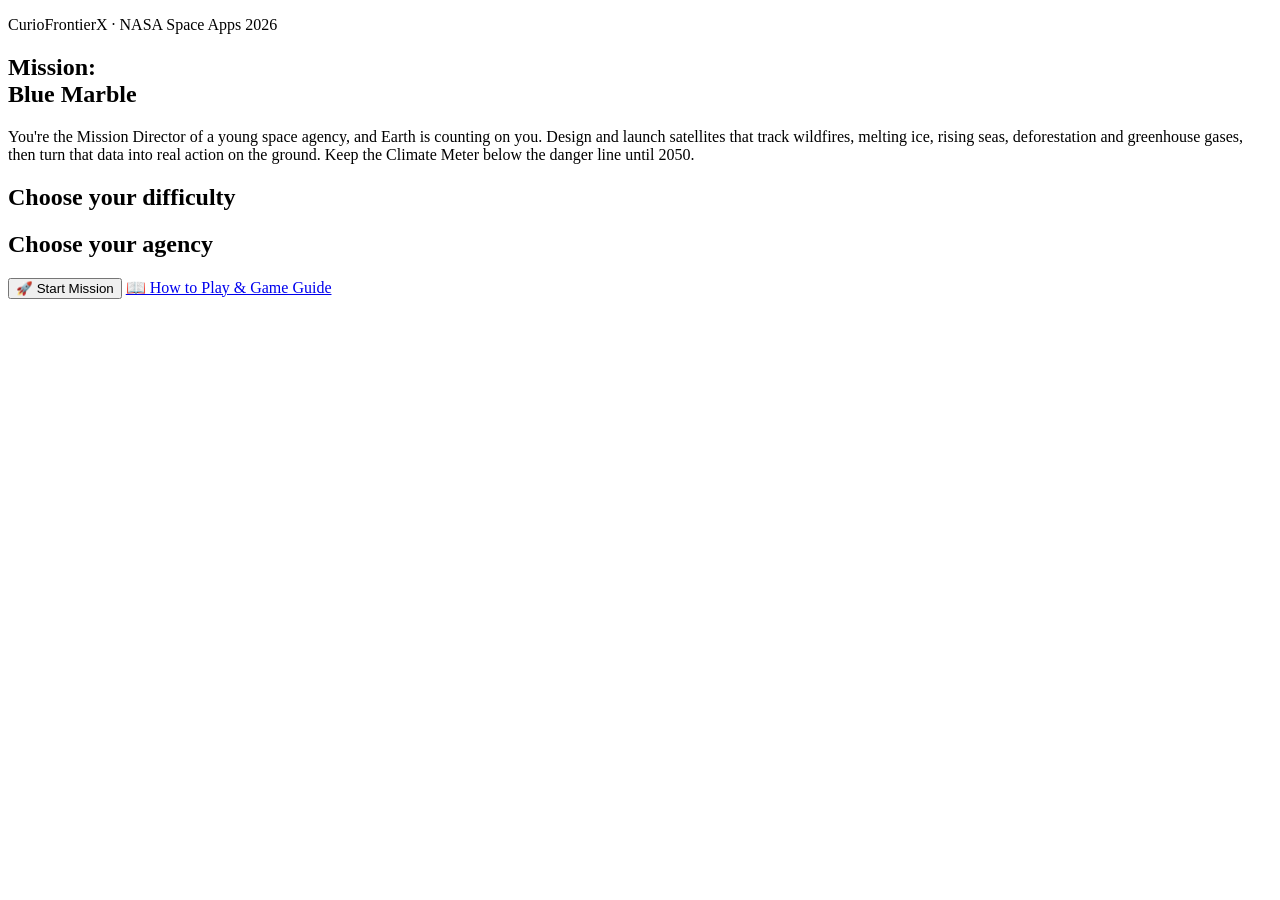
==== index.html @ 313bc578 "Send Start Mission button to design.html Co-Authored-By: Claude Opus 5.5 <noreply@anthropic.com>" ====
<!DOCTYPE html>
<html lang="en">
<head>
  <meta charset="UTF-8">
  <meta name="viewport" content="width=device-width, initial-scale=1">
  <title>Mission: Blue Marble</title>
  <link rel="stylesheet" href="css/style.css">
</head>
<body>
  <main class="page">
    <section class="hero">
      <p class="label">CurioFrontierX · NASA Space Apps 2026</p>
      <h1>Mission:<br>Blue Marble</h1>
      <p class="lead">
        You're the Mission Director of a young space agency, and Earth is counting on you.
        Design and launch satellites that track wildfires, melting ice, rising seas,
        deforestation and greenhouse gases, then turn that data into real action on the ground.
        Keep the Climate Meter below the danger line until 2050.
      </p>
    </section>

    <form id="start" action="design.html" method="get">
      <h2>Choose your difficulty</h2>
      <div class="choice-grid" id="difficulties"></div>

      <h2>Choose your agency</h2>
      <div class="choice-grid" id="agencies"></div>

      <div class="start-actions">
        <button class="btn big" type="submit">🚀 Start Mission</button>
        <a class="btn ghost" href="guide.html">📖 How to Play &amp; Game Guide</a>
      </div>
    </form>
  </main>

  <script src="js/data.js"></script>
  <script>
    const card = (group, key, item, checked) => `
      <label class="choice">
        <input type="radio" name="${group}" value="${key}" ${checked ? 'checked' : ''}>
        <div class="card"><h3>${item.name}</h3><p class="muted small">${item.desc}</p></div>
      </label>`;
    document.getElementById('difficulties').innerHTML =
      Object.entries(DIFFICULTIES).map(([k, d]) => card('difficulty', k, d, k === 'director')).join('');
    document.getElementById('agencies').innerHTML =
      Object.entries(AGENCIES).map(([k, a]) => card('agency', k, a, k === 'alliance')).join('');
  </script>
</body>
</html>
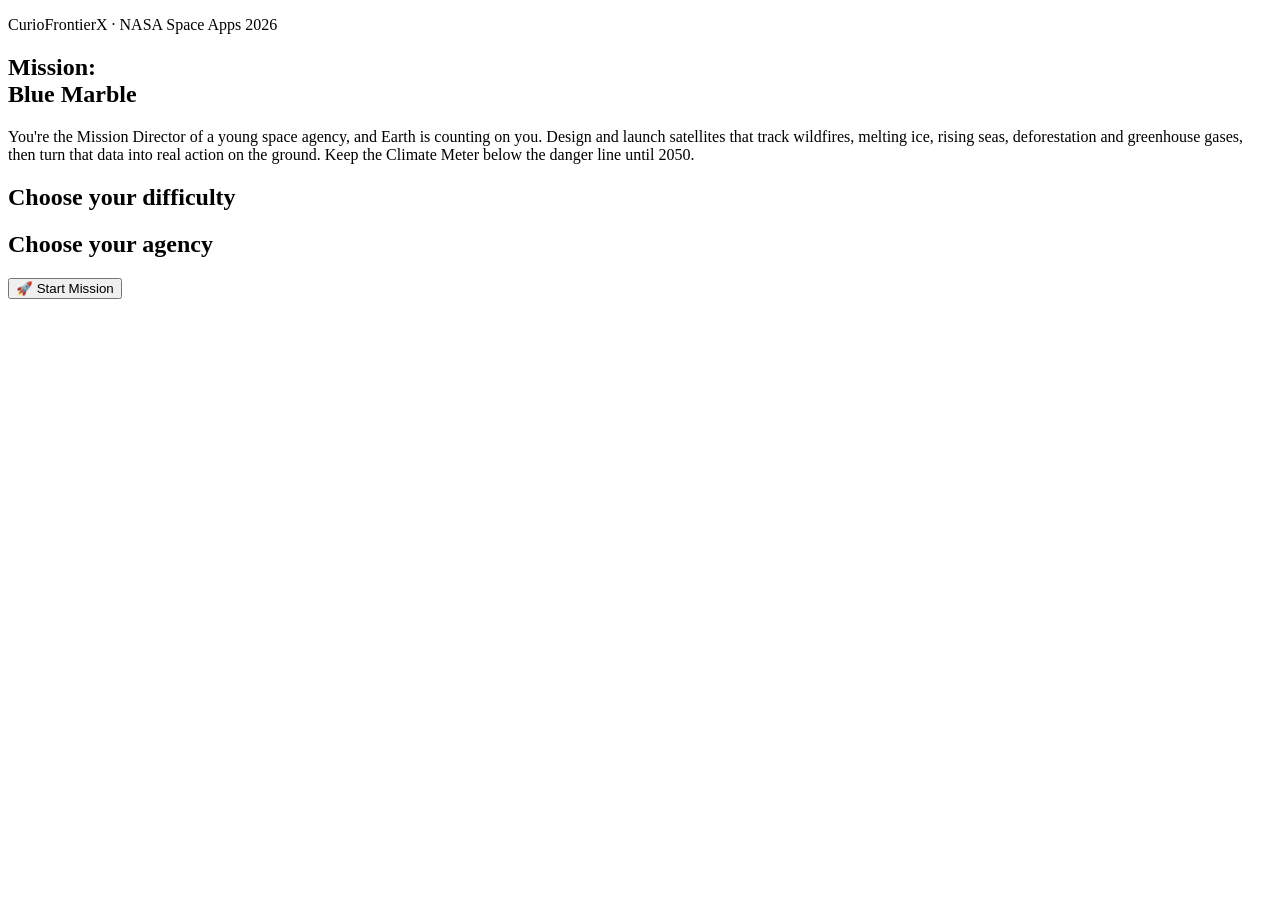
==== commit 30927238: "Start button goes to design.html; remove game guide link Co-Authored-By: Claude Opus 5.5 <noreply@an" ====
--- a/index.html
+++ b/index.html
@@ -28,7 +28,6 @@
 
       <div class="start-actions">
         <button class="btn big" type="submit">🚀 Start Mission</button>
-        <a class="btn ghost" href="guide.html">📖 How to Play &amp; Game Guide</a>
       </div>
     </form>
   </main>
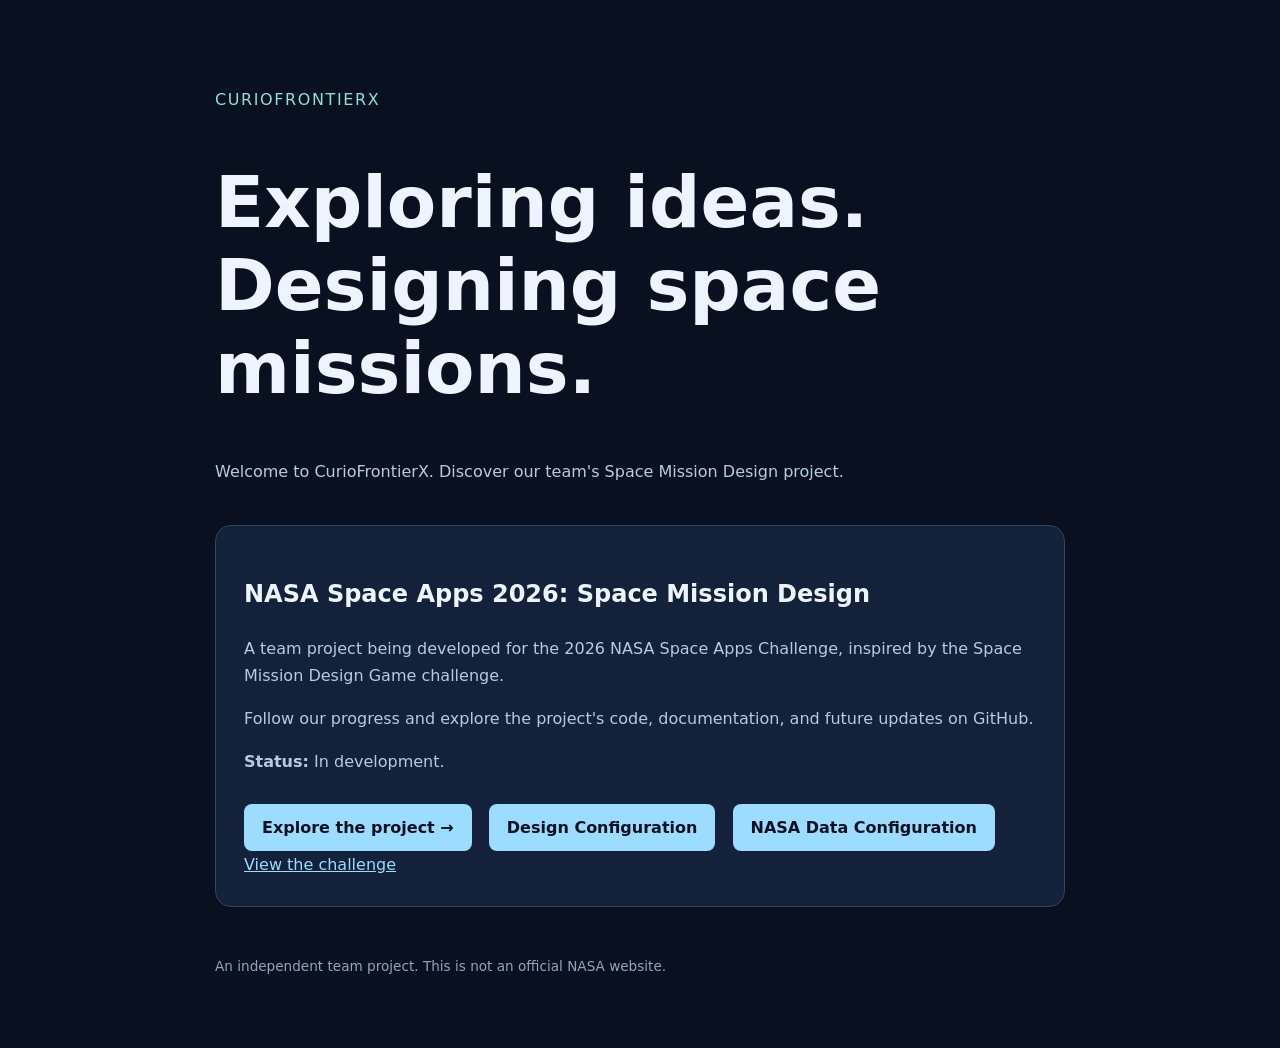
==== commit d8df5f75: "Add Design Configuration and NASA Data Configuration pages" ====
--- a/index.html
+++ b/index.html
@@ -3,46 +3,91 @@
 <head>
   <meta charset="UTF-8">
   <meta name="viewport" content="width=device-width, initial-scale=1">
-  <title>Mission: Blue Marble</title>
-  <link rel="stylesheet" href="css/style.css">
+  <title>CurioFrontierX | Space Mission Design</title>
+  <style>
+    body {
+      margin: 0;
+      background: #091121;
+      color: #edf4ff;
+      font-family: system-ui, sans-serif;
+      line-height: 1.7;
+    }
+    main {
+      max-width: 850px;
+      margin: auto;
+      padding: 70px 24px;
+    }
+    h1 {
+      font-size: clamp(2.5rem, 7vw, 4.5rem);
+      line-height: 1.15;
+    }
+    p { color: #bac9df; }
+    .label {
+      color: #8de0d2;
+      letter-spacing: .1em;
+      text-transform: uppercase;
+    }
+    .project {
+      margin-top: 40px;
+      padding: 28px;
+      background: #13213a;
+      border: 1px solid #304461;
+      border-radius: 16px;
+    }
+    a { color: #9cdcff; }
+    .button {
+      display: inline-block;
+      margin: 12px 12px 0 0;
+      padding: 10px 18px;
+      background: #9cdcff;
+      color: #091121;
+      border-radius: 8px;
+      text-decoration: none;
+      font-weight: bold;
+    }
+    footer {
+      margin-top: 48px;
+      color: #92a4bd;
+      font-size: .85rem;
+    }
+  </style>
 </head>
 <body>
-  <main class="page">
-    <section class="hero">
-      <p class="label">CurioFrontierX · NASA Space Apps 2026</p>
-      <h1>Mission:<br>Blue Marble</h1>
-      <p class="lead">
-        You're the Mission Director of a young space agency, and Earth is counting on you.
-        Design and launch satellites that track wildfires, melting ice, rising seas,
-        deforestation and greenhouse gases, then turn that data into real action on the ground.
-        Keep the Climate Meter below the danger line until 2050.
+  <main>
+    <p class="label">CurioFrontierX</p>
+    <h1>Exploring ideas.<br>Designing space missions.</h1>
+    <p>
+      Welcome to CurioFrontierX. Discover our team's
+      Space Mission Design project.
+    </p>
+
+    <section class="project">
+      <h2>NASA Space Apps 2026: Space Mission Design</h2>
+      <p>
+        A team project being developed for the 2026 NASA
+        Space Apps Challenge, inspired by the
+        Space Mission Design Game challenge.
       </p>
+      <p>
+        Follow our progress and explore the project's
+        code, documentation, and future updates on GitHub.
+      </p>
+      <p><strong>Status:</strong> In development.</p>
+
+      <a class="button"
+         href="https://github.com/curiofrontierx/NasaApp_2026_SpaceMissionDesign">
+        Explore the project →
+      </a>
+      <a class="button" href="design.html">Design Configuration</a>
+      <a class="button" href="nasa-data.html">NASA Data Configuration</a>
+      <a href="https://www.spaceappschallenge.org/2026/challenges/space-mission-design-game/">
+        View the challenge
+      </a>
     </section>
 
-    <form id="start" action="design.html" method="get">
-      <h2>Choose your difficulty</h2>
-      <div class="choice-grid" id="difficulties"></div>
-
-      <h2>Choose your agency</h2>
-      <div class="choice-grid" id="agencies"></div>
-
-      <div class="start-actions">
-        <button class="btn big" type="submit">🚀 Start Mission</button>
-      </div>
-    </form>
+    <footer>
+      An independent team project. This is not an official NASA website.
+    </footer>
   </main>
-
-  <script src="js/data.js"></script>
-  <script>
-    const card = (group, key, item, checked) => `
-      <label class="choice">
-        <input type="radio" name="${group}" value="${key}" ${checked ? 'checked' : ''}>
-        <div class="card"><h3>${item.name}</h3><p class="muted small">${item.desc}</p></div>
-      </label>`;
-    document.getElementById('difficulties').innerHTML =
-      Object.entries(DIFFICULTIES).map(([k, d]) => card('difficulty', k, d, k === 'director')).join('');
-    document.getElementById('agencies').innerHTML =
-      Object.entries(AGENCIES).map(([k, a]) => card('agency', k, a, k === 'alliance')).join('');
-  </script>
 </body>
 </html>
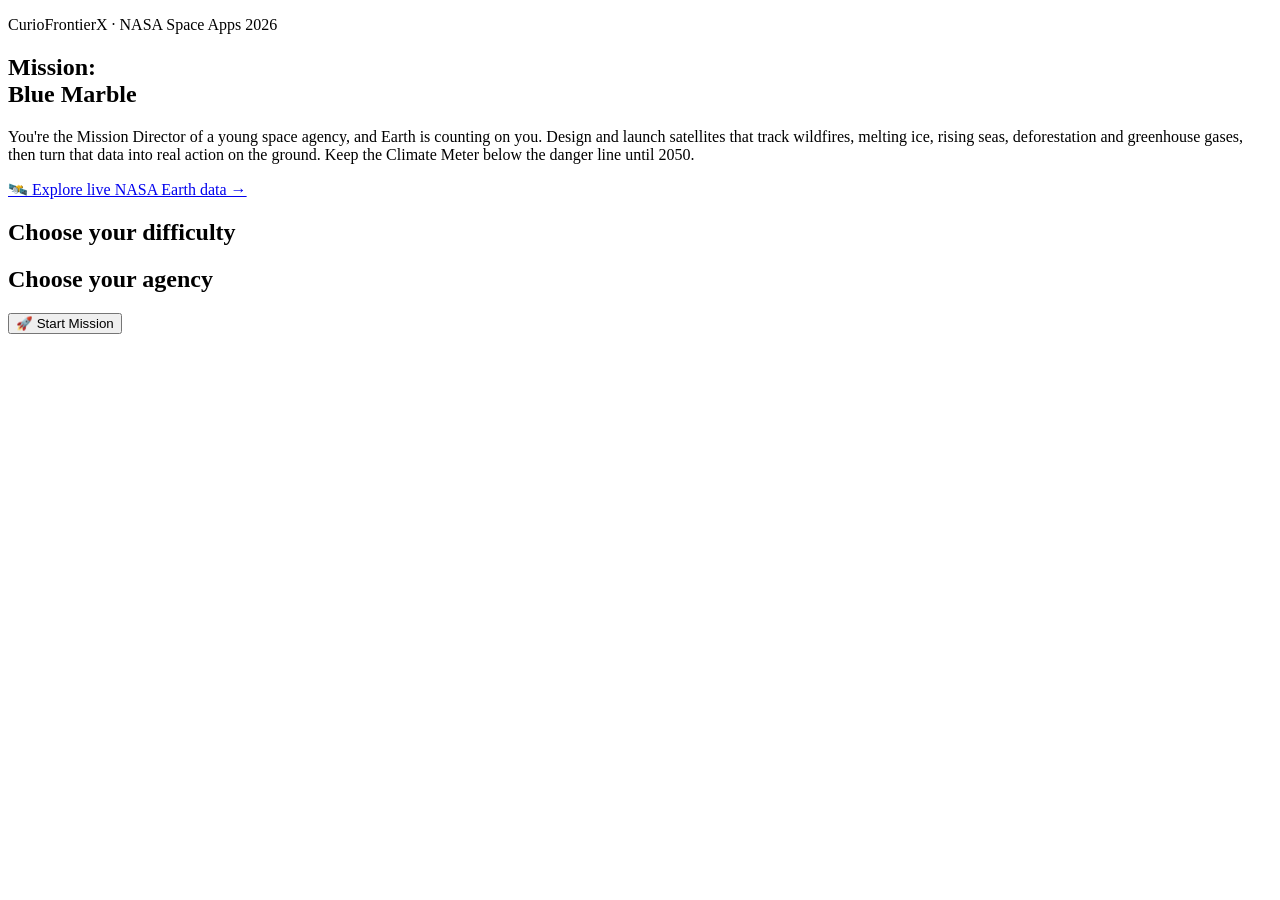
==== commit 64a4d510: "Merge remote-tracking branch 'origin/main' into andy # Conflicts: #	index.html" ====
--- a/index.html
+++ b/index.html
@@ -3,91 +3,47 @@
 <head>
   <meta charset="UTF-8">
   <meta name="viewport" content="width=device-width, initial-scale=1">
-  <title>CurioFrontierX | Space Mission Design</title>
-  <style>
-    body {
-      margin: 0;
-      background: #091121;
-      color: #edf4ff;
-      font-family: system-ui, sans-serif;
-      line-height: 1.7;
-    }
-    main {
-      max-width: 850px;
-      margin: auto;
-      padding: 70px 24px;
-    }
-    h1 {
-      font-size: clamp(2.5rem, 7vw, 4.5rem);
-      line-height: 1.15;
-    }
-    p { color: #bac9df; }
-    .label {
-      color: #8de0d2;
-      letter-spacing: .1em;
-      text-transform: uppercase;
-    }
-    .project {
-      margin-top: 40px;
-      padding: 28px;
-      background: #13213a;
-      border: 1px solid #304461;
-      border-radius: 16px;
-    }
-    a { color: #9cdcff; }
-    .button {
-      display: inline-block;
-      margin: 12px 12px 0 0;
-      padding: 10px 18px;
-      background: #9cdcff;
-      color: #091121;
-      border-radius: 8px;
-      text-decoration: none;
-      font-weight: bold;
-    }
-    footer {
-      margin-top: 48px;
-      color: #92a4bd;
-      font-size: .85rem;
-    }
-  </style>
+  <title>Mission: Blue Marble</title>
+  <link rel="stylesheet" href="css/style.css">
 </head>
 <body>
-  <main>
-    <p class="label">CurioFrontierX</p>
-    <h1>Exploring ideas.<br>Designing space missions.</h1>
-    <p>
-      Welcome to CurioFrontierX. Discover our team's
-      Space Mission Design project.
-    </p>
-
-    <section class="project">
-      <h2>NASA Space Apps 2026: Space Mission Design</h2>
-      <p>
-        A team project being developed for the 2026 NASA
-        Space Apps Challenge, inspired by the
-        Space Mission Design Game challenge.
+  <main class="page">
+    <section class="hero">
+      <p class="label">CurioFrontierX · NASA Space Apps 2026</p>
+      <h1>Mission:<br>Blue Marble</h1>
+      <p class="lead">
+        You're the Mission Director of a young space agency, and Earth is counting on you.
+        Design and launch satellites that track wildfires, melting ice, rising seas,
+        deforestation and greenhouse gases, then turn that data into real action on the ground.
+        Keep the Climate Meter below the danger line until 2050.
       </p>
-      <p>
-        Follow our progress and explore the project's
-        code, documentation, and future updates on GitHub.
-      </p>
-      <p><strong>Status:</strong> In development.</p>
-
-      <a class="button"
-         href="https://github.com/curiofrontierx/NasaApp_2026_SpaceMissionDesign">
-        Explore the project →
-      </a>
-      <a class="button" href="design.html">Design Configuration</a>
-      <a class="button" href="nasa-data.html">NASA Data Configuration</a>
-      <a href="https://www.spaceappschallenge.org/2026/challenges/space-mission-design-game/">
-        View the challenge
-      </a>
+      <p><a href="nasa-data.html">🛰️ Explore live NASA Earth data →</a></p>
     </section>
 
-    <footer>
-      An independent team project. This is not an official NASA website.
-    </footer>
+    <form id="start" action="design.html" method="get">
+      <h2>Choose your difficulty</h2>
+      <div class="choice-grid" id="difficulties"></div>
+
+      <h2>Choose your agency</h2>
+      <div class="choice-grid" id="agencies"></div>
+
+      <div class="start-actions">
+        <button class="btn big" type="submit">🚀 Start Mission</button>
+      </div>
+    </form>
   </main>
+
+  <script src="js/data.js"></script>
+  <script>
+    const card = (group, key, item, checked) => `
+      <label class="choice">
+        <input type="radio" name="${group}" value="${key}" ${checked ? 'checked' : ''}>
+        <div class="card"><h3>${item.name}</h3><p class="muted small">${item.desc}</p></div>
+      </label>`;
+    document.getElementById('difficulties').innerHTML =
+      Object.entries(DIFFICULTIES).map(([k, d]) => card('difficulty', k, d, k === 'director')).join('');
+    document.getElementById('agencies').innerHTML =
+      Object.entries(AGENCIES).map(([k, a]) => card('agency', k, a, k === 'alliance')).join('');
+  </script>
 </body>
 </html>
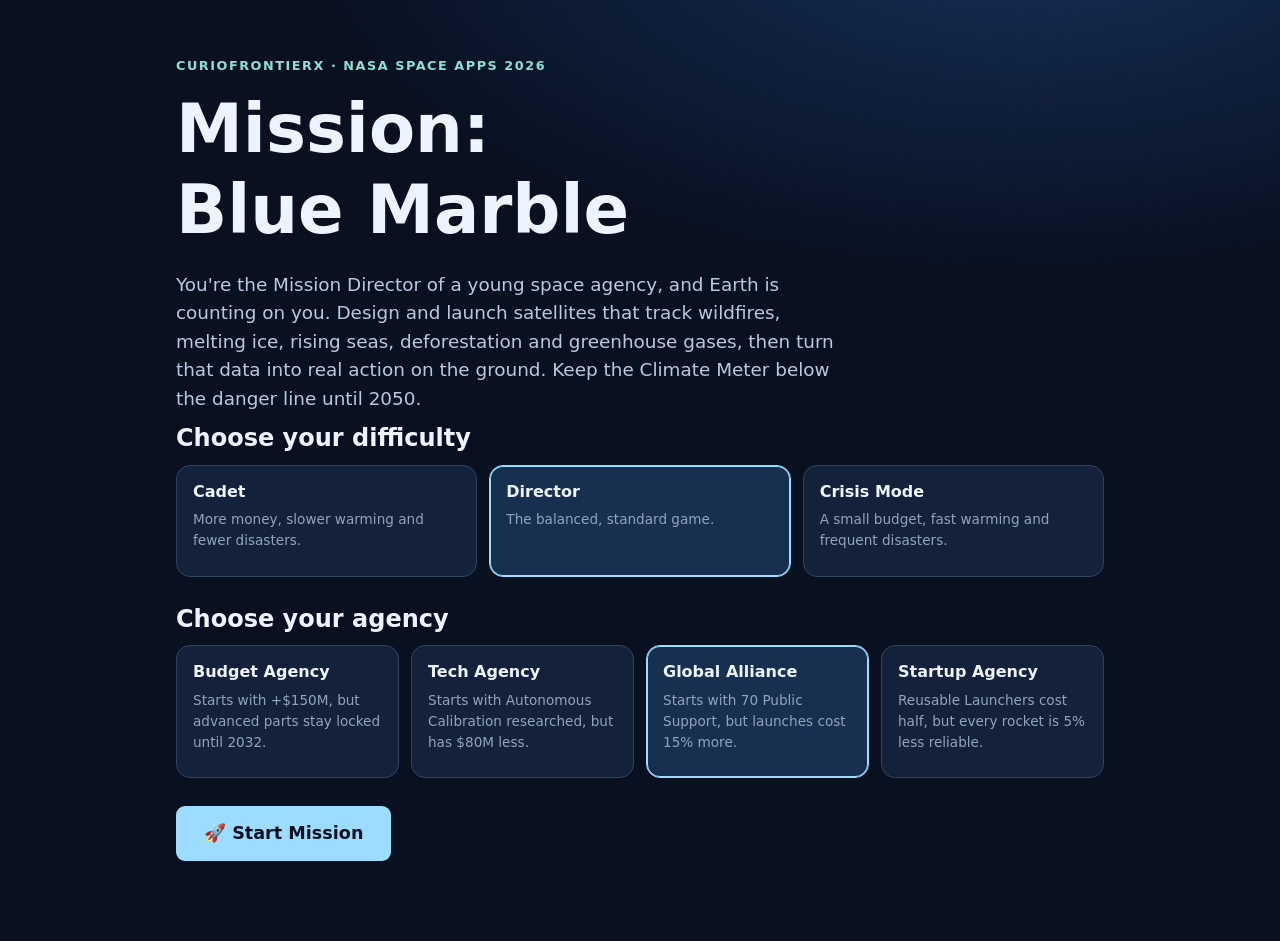
==== commit e23d7e9e: "Make start page self-contained (inline styles and data) Co-Authored-By: Claude Opus 5.5 <noreply@ant" ====
--- a/index.html
+++ b/index.html
@@ -4,7 +4,55 @@
   <meta charset="UTF-8">
   <meta name="viewport" content="width=device-width, initial-scale=1">
   <title>Mission: Blue Marble</title>
-  <link rel="stylesheet" href="css/style.css">
+  <style>
+    :root {
+      --bg: #091121;
+      --panel: #13213a;
+      --panel-active: #18304f;
+      --line: #304461;
+      --text: #edf4ff;
+      --muted: #92a4bd;
+      --accent: #9cdcff;
+      --teal: #8de0d2;
+    }
+    * { box-sizing: border-box; }
+    html, body { margin: 0; }
+    body {
+      background: radial-gradient(1200px 600px at 80% -10%, #16305a 0%, transparent 60%), var(--bg);
+      background-attachment: fixed;
+      color: var(--text);
+      font-family: system-ui, -apple-system, "Segoe UI", sans-serif;
+      line-height: 1.55;
+      min-height: 100vh;
+    }
+    h1, h2, h3 { line-height: 1.2; margin: 0 0 .5em; }
+    h3 { font-size: 1rem; }
+    p { margin: 0 0 .6em; }
+
+    .page { max-width: 960px; margin: 0 auto; padding: 56px 16px 80px; }
+    .label { color: var(--teal); letter-spacing: .12em; text-transform: uppercase; font-size: .8rem; font-weight: 600; }
+    .hero h1 { font-size: clamp(2.4rem, 7vw, 4.2rem); margin: .2em 0 .3em; }
+    .lead { font-size: 1.15rem; color: #bac9df; max-width: 680px; }
+
+    .choice-grid { display: grid; grid-template-columns: repeat(auto-fit, minmax(200px, 1fr)); gap: 12px; margin: 12px 0 28px; }
+    .choice { position: relative; cursor: pointer; }
+    .choice input { position: absolute; opacity: 0; }
+    .card {
+      height: 100%; padding: 16px; border-radius: 14px;
+      background: var(--panel); border: 1px solid var(--line);
+      transition: border-color .15s, background .15s;
+    }
+    .card p { color: var(--muted); font-size: .85rem; }
+    .choice input:checked + .card { border-color: var(--accent); background: var(--panel-active); box-shadow: 0 0 0 1px var(--accent) inset; }
+    .choice input:focus-visible + .card { outline: 2px solid var(--accent); outline-offset: 2px; }
+
+    .btn {
+      cursor: pointer; border: 0; border-radius: 9px;
+      padding: 14px 28px; background: var(--accent); color: var(--bg);
+      font: inherit; font-size: 1.1rem; font-weight: 700;
+    }
+    .btn:hover { filter: brightness(1.1); }
+  </style>
 </head>
 <body>
   <main class="page">
@@ -17,7 +65,6 @@
         deforestation and greenhouse gases, then turn that data into real action on the ground.
         Keep the Climate Meter below the danger line until 2050.
       </p>
-      <p><a href="nasa-data.html">🛰️ Explore live NASA Earth data →</a></p>
     </section>
 
     <form id="start" action="design.html" method="get">
@@ -27,19 +74,29 @@
       <h2>Choose your agency</h2>
       <div class="choice-grid" id="agencies"></div>
 
-      <div class="start-actions">
-        <button class="btn big" type="submit">🚀 Start Mission</button>
-      </div>
+      <button class="btn" type="submit">🚀 Start Mission</button>
     </form>
   </main>
 
-  <script src="js/data.js"></script>
   <script>
+    const DIFFICULTIES = {
+      cadet:    { name: 'Cadet',       desc: 'More money, slower warming and fewer disasters.' },
+      director: { name: 'Director',    desc: 'The balanced, standard game.' },
+      crisis:   { name: 'Crisis Mode', desc: 'A small budget, fast warming and frequent disasters.' },
+    };
+    const AGENCIES = {
+      budget:   { name: 'Budget Agency',   desc: 'Starts with +$150M, but advanced parts stay locked until 2032.' },
+      tech:     { name: 'Tech Agency',     desc: 'Starts with Autonomous Calibration researched, but has $80M less.' },
+      alliance: { name: 'Global Alliance', desc: 'Starts with 70 Public Support, but launches cost 15% more.' },
+      startup:  { name: 'Startup Agency',  desc: 'Reusable Launchers cost half, but every rocket is 5% less reliable.' },
+    };
+
     const card = (group, key, item, checked) => `
       <label class="choice">
         <input type="radio" name="${group}" value="${key}" ${checked ? 'checked' : ''}>
-        <div class="card"><h3>${item.name}</h3><p class="muted small">${item.desc}</p></div>
+        <div class="card"><h3>${item.name}</h3><p>${item.desc}</p></div>
       </label>`;
+
     document.getElementById('difficulties').innerHTML =
       Object.entries(DIFFICULTIES).map(([k, d]) => card('difficulty', k, d, k === 'director')).join('');
     document.getElementById('agencies').innerHTML =
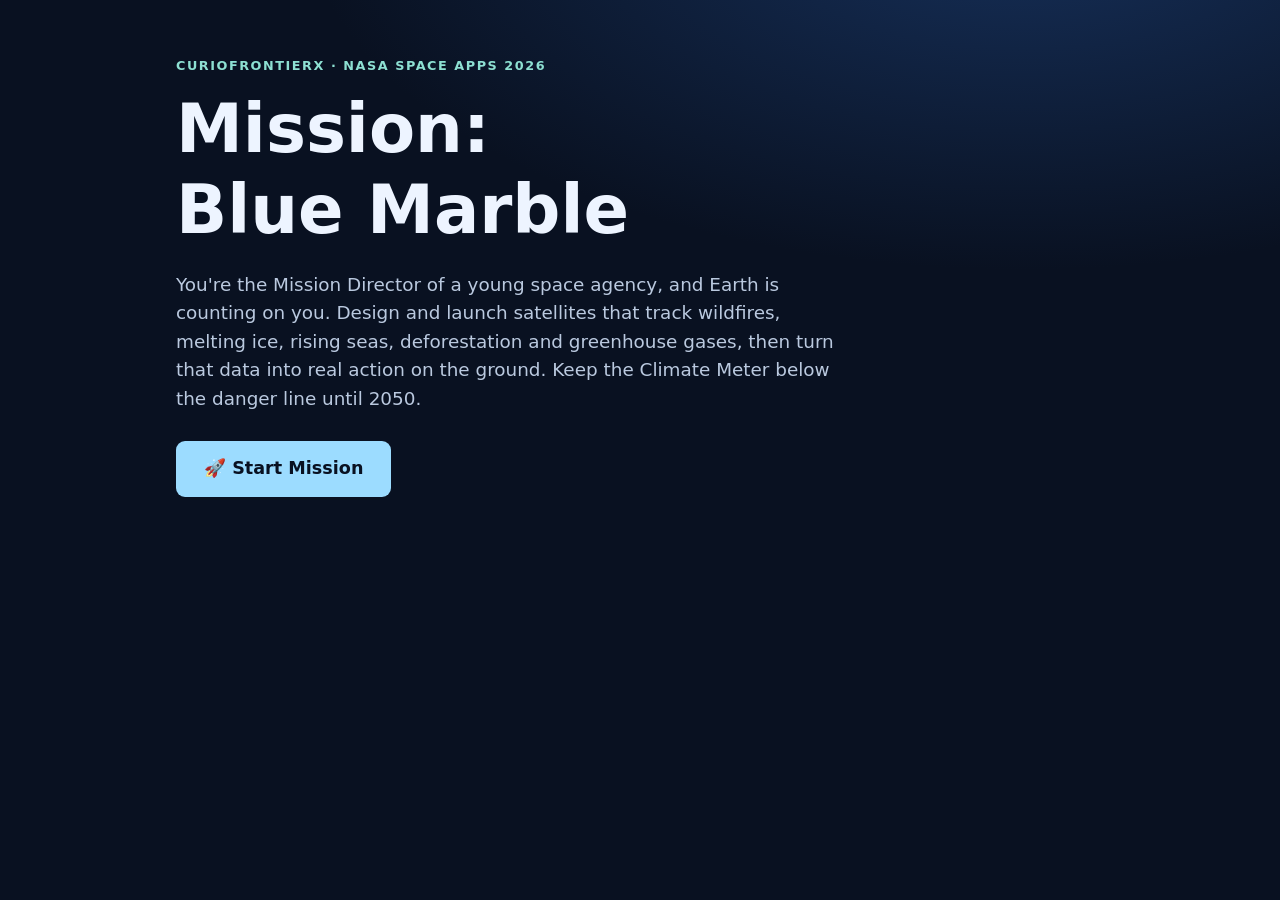
==== commit c9e02400: "Simplify start page: remove difficulty and agency choices Co-Authored-By: Claude Opus 5.5 <noreply@a" ====
--- a/index.html
+++ b/index.html
@@ -7,11 +7,7 @@
   <style>
     :root {
       --bg: #091121;
-      --panel: #13213a;
-      --panel-active: #18304f;
-      --line: #304461;
       --text: #edf4ff;
-      --muted: #92a4bd;
       --accent: #9cdcff;
       --teal: #8de0d2;
     }
@@ -25,31 +21,18 @@
       line-height: 1.55;
       min-height: 100vh;
     }
-    h1, h2, h3 { line-height: 1.2; margin: 0 0 .5em; }
-    h3 { font-size: 1rem; }
+    h1 { line-height: 1.2; margin: 0 0 .5em; }
     p { margin: 0 0 .6em; }
 
     .page { max-width: 960px; margin: 0 auto; padding: 56px 16px 80px; }
     .label { color: var(--teal); letter-spacing: .12em; text-transform: uppercase; font-size: .8rem; font-weight: 600; }
     .hero h1 { font-size: clamp(2.4rem, 7vw, 4.2rem); margin: .2em 0 .3em; }
-    .lead { font-size: 1.15rem; color: #bac9df; max-width: 680px; }
-
-    .choice-grid { display: grid; grid-template-columns: repeat(auto-fit, minmax(200px, 1fr)); gap: 12px; margin: 12px 0 28px; }
-    .choice { position: relative; cursor: pointer; }
-    .choice input { position: absolute; opacity: 0; }
-    .card {
-      height: 100%; padding: 16px; border-radius: 14px;
-      background: var(--panel); border: 1px solid var(--line);
-      transition: border-color .15s, background .15s;
-    }
-    .card p { color: var(--muted); font-size: .85rem; }
-    .choice input:checked + .card { border-color: var(--accent); background: var(--panel-active); box-shadow: 0 0 0 1px var(--accent) inset; }
-    .choice input:focus-visible + .card { outline: 2px solid var(--accent); outline-offset: 2px; }
+    .lead { font-size: 1.15rem; color: #bac9df; max-width: 680px; margin-bottom: 28px; }
 
     .btn {
-      cursor: pointer; border: 0; border-radius: 9px;
+      display: inline-block; cursor: pointer; border: 0; border-radius: 9px;
       padding: 14px 28px; background: var(--accent); color: var(--bg);
-      font: inherit; font-size: 1.1rem; font-weight: 700;
+      font: inherit; font-size: 1.1rem; font-weight: 700; text-decoration: none;
     }
     .btn:hover { filter: brightness(1.1); }
   </style>
@@ -65,42 +48,8 @@
         deforestation and greenhouse gases, then turn that data into real action on the ground.
         Keep the Climate Meter below the danger line until 2050.
       </p>
+      <a class="btn" href="design.html">🚀 Start Mission</a>
     </section>
-
-    <form id="start" action="design.html" method="get">
-      <h2>Choose your difficulty</h2>
-      <div class="choice-grid" id="difficulties"></div>
-
-      <h2>Choose your agency</h2>
-      <div class="choice-grid" id="agencies"></div>
-
-      <button class="btn" type="submit">🚀 Start Mission</button>
-    </form>
   </main>
-
-  <script>
-    const DIFFICULTIES = {
-      cadet:    { name: 'Cadet',       desc: 'More money, slower warming and fewer disasters.' },
-      director: { name: 'Director',    desc: 'The balanced, standard game.' },
-      crisis:   { name: 'Crisis Mode', desc: 'A small budget, fast warming and frequent disasters.' },
-    };
-    const AGENCIES = {
-      budget:   { name: 'Budget Agency',   desc: 'Starts with +$150M, but advanced parts stay locked until 2032.' },
-      tech:     { name: 'Tech Agency',     desc: 'Starts with Autonomous Calibration researched, but has $80M less.' },
-      alliance: { name: 'Global Alliance', desc: 'Starts with 70 Public Support, but launches cost 15% more.' },
-      startup:  { name: 'Startup Agency',  desc: 'Reusable Launchers cost half, but every rocket is 5% less reliable.' },
-    };
-
-    const card = (group, key, item, checked) => `
-      <label class="choice">
-        <input type="radio" name="${group}" value="${key}" ${checked ? 'checked' : ''}>
-        <div class="card"><h3>${item.name}</h3><p>${item.desc}</p></div>
-      </label>`;
-
-    document.getElementById('difficulties').innerHTML =
-      Object.entries(DIFFICULTIES).map(([k, d]) => card('difficulty', k, d, k === 'director')).join('');
-    document.getElementById('agencies').innerHTML =
-      Object.entries(AGENCIES).map(([k, a]) => card('agency', k, a, k === 'alliance')).join('');
-  </script>
 </body>
 </html>
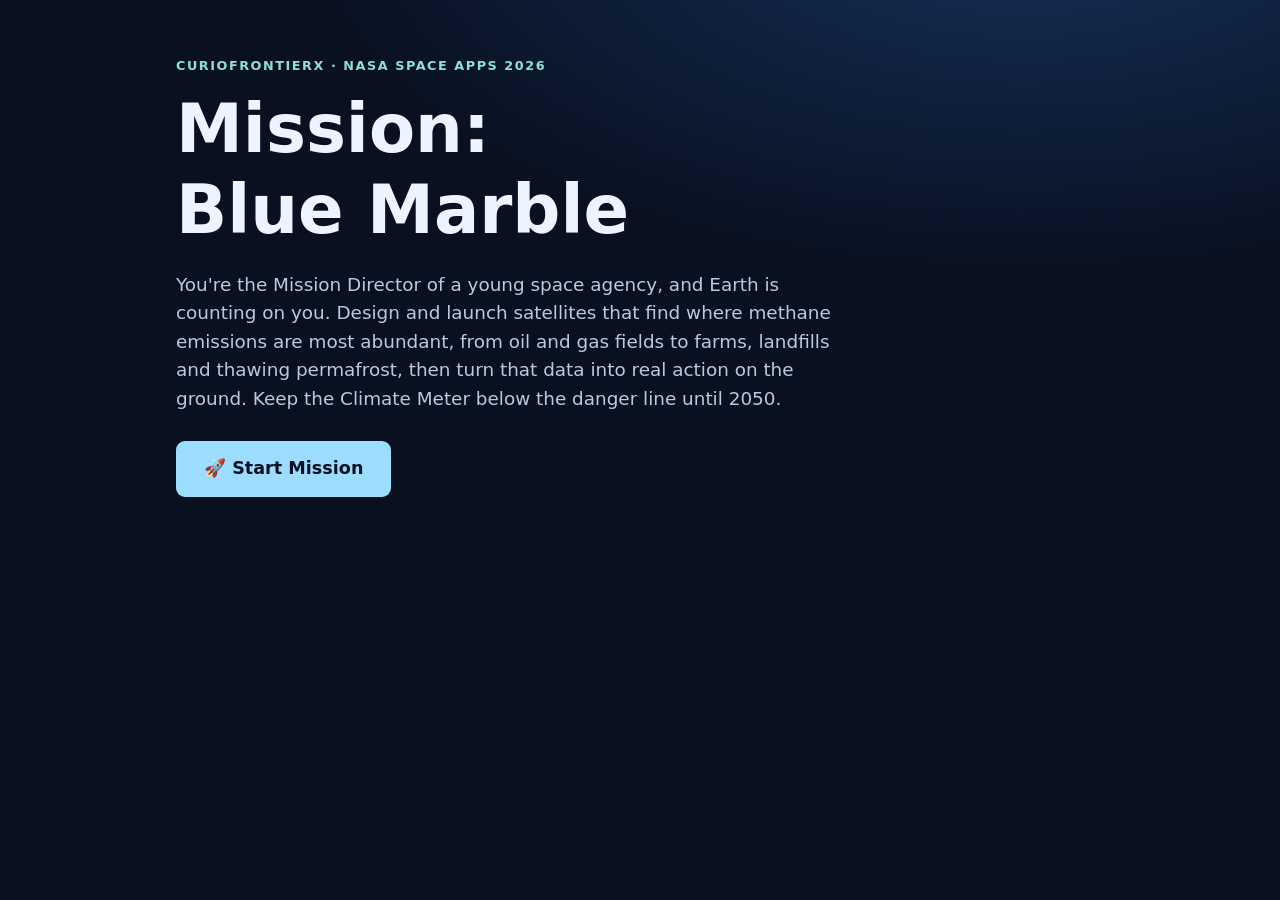
==== commit 16ce60de: "Focus start page description on finding methane emission hotspots Co-Authored-By: Claude Opus 5.5 <n" ====
--- a/index.html
+++ b/index.html
@@ -44,8 +44,9 @@
       <h1>Mission:<br>Blue Marble</h1>
       <p class="lead">
         You're the Mission Director of a young space agency, and Earth is counting on you.
-        Design and launch satellites that track wildfires, melting ice, rising seas,
-        deforestation and greenhouse gases, then turn that data into real action on the ground.
+        Design and launch satellites that find where methane emissions are most abundant,
+        from oil and gas fields to farms, landfills and thawing permafrost,
+        then turn that data into real action on the ground.
         Keep the Climate Meter below the danger line until 2050.
       </p>
       <a class="btn" href="design.html">🚀 Start Mission</a>
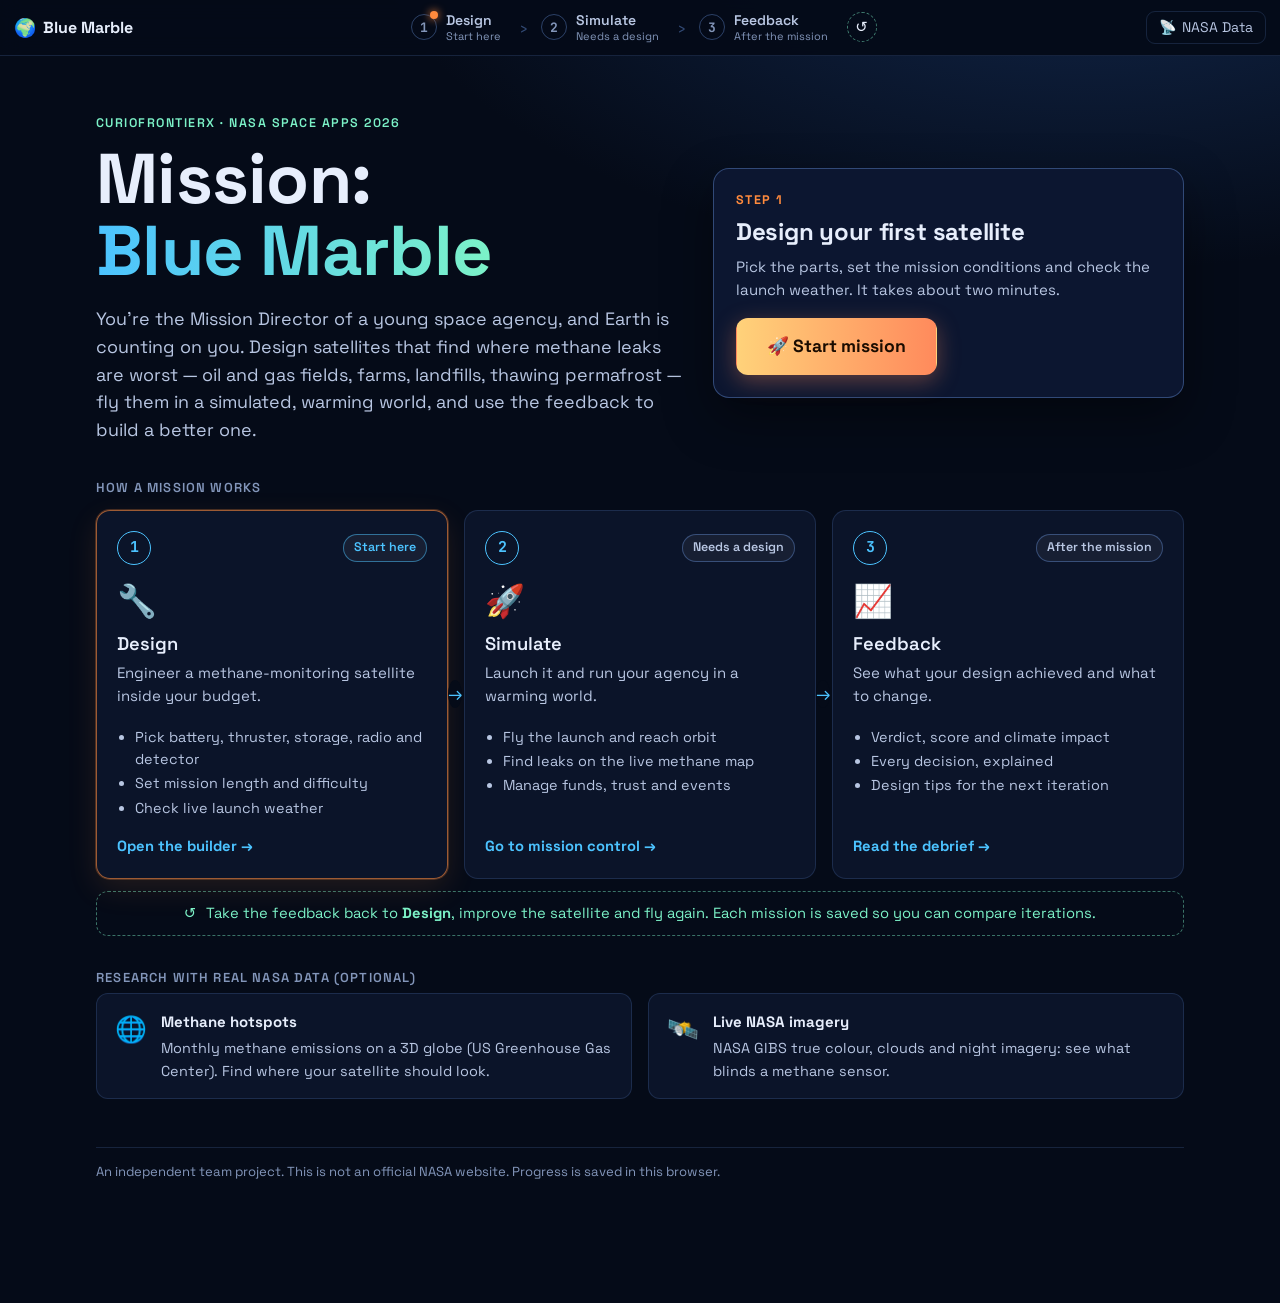
==== commit 60963dcd: "Replace site with patchguard/finetunePOC (b16afd1)" ====
--- a/index.html
+++ b/index.html
@@ -4,53 +4,111 @@
   <meta charset="UTF-8">
   <meta name="viewport" content="width=device-width, initial-scale=1">
   <title>Mission: Blue Marble</title>
+  <meta name="description" content="Design a methane-hunting satellite, fly it in a simulated warming world, read the feedback and improve the design.">
+  <link rel="preconnect" href="https://fonts.googleapis.com">
+  <link rel="preconnect" href="https://fonts.gstatic.com" crossorigin>
+  <link href="https://fonts.googleapis.com/css2?family=Space+Grotesk:wght@400;500;600;700&family=JetBrains+Mono:wght@400;600&display=swap" rel="stylesheet">
+  <link rel="stylesheet" href="app/theme.css">
+  <link rel="stylesheet" href="app/shell.css">
   <style>
-    :root {
-      --bg: #091121;
-      --text: #edf4ff;
-      --accent: #9cdcff;
-      --teal: #8de0d2;
+    .hero { display: grid; grid-template-columns: minmax(0, 1.25fr) minmax(0, 1fr); gap: 28px; align-items: center; padding: 26px 0 8px; }
+    .hero h1 { font-size: clamp(2.5rem, 7vw, 4.4rem); margin: .15em 0 .25em; line-height: 1.02; }
+    .hero h1 span { background: linear-gradient(90deg, #4cc3ff, #7cf2c8); -webkit-background-clip: text; background-clip: text; color: transparent; }
+    .hero .lead { font-size: 1.12rem; }
+    .next-card { padding: 22px; border-radius: 16px; background: var(--panel-solid); border: 1px solid var(--line-strong); box-shadow: 0 20px 50px rgba(0,0,0,.4); }
+    .next-card .k { font-size: .78rem; letter-spacing: .12em; text-transform: uppercase; color: var(--methane); font-weight: 700; }
+    .next-card h2 { font-size: 1.5rem; margin: .3em 0 .35em; }
+    .next-card .btn { margin: 6px 0 0; }
+    .next-card .reset { margin-top: 16px; padding-top: 12px; border-top: 1px dashed var(--line); font-size: .85rem; color: var(--muted); display: flex; gap: 10px; align-items: center; flex-wrap: wrap; }
+    .next-card .reset button { margin: 0; }
+
+    /* the loop */
+    .loop { position: relative; display: grid; grid-template-columns: repeat(3, minmax(0, 1fr)); gap: 16px; margin-top: 14px; }
+    .loop-card { position: relative; display: flex; flex-direction: column; padding: 20px; border-radius: 14px; background: var(--panel); border: 1px solid var(--line); text-decoration: none; color: inherit; transition: border-color .15s, transform .15s; }
+    .loop-card:hover { border-color: var(--accent); transform: translateY(-2px); }
+    .loop-card.is-next { border-color: rgba(255,138,61,.6); box-shadow: 0 0 0 1px rgba(255,138,61,.25), 0 10px 30px rgba(255,138,61,.12); }
+    .loop-card .top { display: flex; align-items: center; justify-content: space-between; gap: 10px; }
+    .loop-card .n { display: grid; place-items: center; width: 34px; height: 34px; border-radius: 50%; font-family: var(--mono); font-weight: 700; border: 1.5px solid var(--accent); color: var(--accent); }
+    .loop-card .ico { font-size: 2rem; margin: 12px 0 2px; }
+    .loop-card h3 { margin: 4px 0 6px; font-size: 1.15rem; text-transform: none; letter-spacing: 0; color: var(--text); }
+    .loop-card ul { margin: 6px 0 0; padding-left: 18px; color: var(--text-2); font-size: .9rem; }
+    .loop-card li { margin: 2px 0; }
+    .loop-card .go { margin-top: auto; padding-top: 14px; color: var(--accent); font-weight: 700; font-size: .92rem; }
+    .loop-card:not(:last-child)::after { content: '→'; position: absolute; right: -15px; top: 50%; transform: translateY(-50%); z-index: 2; color: var(--accent); font-size: 18px; background: var(--bg); border-radius: 50%; width: 14px; text-align: center; }
+    .loop-back { display: flex; align-items: center; justify-content: center; gap: 10px; margin-top: 12px; padding: 10px; border: 1px dashed rgba(124,242,200,.45); border-radius: 12px; color: var(--accent-2); font-size: .92rem; text-align: center; }
+
+    .data-row { display: grid; grid-template-columns: repeat(auto-fit, minmax(260px, 1fr)); gap: 16px; }
+    .data-card { display: flex; gap: 14px; align-items: flex-start; padding: 16px 18px; border-radius: 12px; background: var(--panel); border: 1px solid var(--line); text-decoration: none; color: inherit; }
+    .data-card:hover { border-color: var(--accent); }
+    .data-card .ico { font-size: 1.6rem; }
+    .data-card b { display: block; color: var(--text); margin-bottom: 2px; }
+    .data-card span { color: var(--text-2); font-size: .9rem; }
+
+    @media (max-width: 860px) {
+      .hero { grid-template-columns: minmax(0, 1fr); }
+      .loop { grid-template-columns: minmax(0, 1fr); }
+      .loop-card:not(:last-child)::after { content: '↓'; right: 50%; top: auto; bottom: -15px; transform: translateX(50%); }
     }
-    * { box-sizing: border-box; }
-    html, body { margin: 0; }
-    body {
-      background: radial-gradient(1200px 600px at 80% -10%, #16305a 0%, transparent 60%), var(--bg);
-      background-attachment: fixed;
-      color: var(--text);
-      font-family: system-ui, -apple-system, "Segoe UI", sans-serif;
-      line-height: 1.55;
-      min-height: 100vh;
-    }
-    h1 { line-height: 1.2; margin: 0 0 .5em; }
-    p { margin: 0 0 .6em; }
-
-    .page { max-width: 960px; margin: 0 auto; padding: 56px 16px 80px; }
-    .label { color: var(--teal); letter-spacing: .12em; text-transform: uppercase; font-size: .8rem; font-weight: 600; }
-    .hero h1 { font-size: clamp(2.4rem, 7vw, 4.2rem); margin: .2em 0 .3em; }
-    .lead { font-size: 1.15rem; color: #bac9df; max-width: 680px; margin-bottom: 28px; }
-
-    .btn {
-      display: inline-block; cursor: pointer; border: 0; border-radius: 9px;
-      padding: 14px 28px; background: var(--accent); color: var(--bg);
-      font: inherit; font-size: 1.1rem; font-weight: 700; text-decoration: none;
-    }
-    .btn:hover { filter: brightness(1.1); }
   </style>
 </head>
 <body>
-  <main class="page">
+  <nav id="appbar" data-step="home"></nav>
+  <script src="app/shell.js"></script>
+
+  <main class="wrap">
     <section class="hero">
-      <p class="label">CurioFrontierX · NASA Space Apps 2026</p>
-      <h1>Mission:<br>Blue Marble</h1>
-      <p class="lead">
-        You're the Mission Director of a young space agency, and Earth is counting on you.
-        Design and launch satellites that find where methane emissions are most abundant,
-        from oil and gas fields to farms, landfills and thawing permafrost,
-        then turn that data into real action on the ground.
-        Keep the Climate Meter below the danger line until 2050.
-      </p>
-      <a class="btn" href="design.html">🚀 Start Mission</a>
+      <div>
+        <p class="eyebrow">CurioFrontierX · NASA Space Apps 2026</p>
+        <h1>Mission:<br><span>Blue Marble</span></h1>
+        <p class="lead">You're the Mission Director of a young space agency, and Earth is counting on you.
+          Design satellites that find where methane leaks are worst — oil and gas fields, farms, landfills, thawing permafrost —
+          fly them in a simulated, warming world, and use the feedback to build a better one.</p>
+      </div>
+      <aside class="next-card" id="next-card" aria-live="polite"></aside>
     </section>
+
+    <section>
+      <h3>How a mission works</h3>
+      <div class="loop" id="loop">
+        <a class="loop-card" href="design.html" data-step="design">
+          <div class="top"><span class="n">1</span><span class="pill" data-status></span></div>
+          <div class="ico" aria-hidden="true">🔧</div>
+          <h3>Design</h3>
+          <p>Engineer a methane-monitoring satellite inside your budget.</p>
+          <ul><li>Pick battery, thruster, storage, radio and detector</li><li>Set mission length and difficulty</li><li>Check live launch weather</li></ul>
+          <span class="go">Open the builder →</span>
+        </a>
+        <a class="loop-card" href="simulation.html" data-step="simulate">
+          <div class="top"><span class="n">2</span><span class="pill" data-status></span></div>
+          <div class="ico" aria-hidden="true">🚀</div>
+          <h3>Simulate</h3>
+          <p>Launch it and run your agency in a warming world.</p>
+          <ul><li>Fly the launch and reach orbit</li><li>Find leaks on the live methane map</li><li>Manage funds, trust and events</li></ul>
+          <span class="go">Go to mission control →</span>
+        </a>
+        <a class="loop-card" href="feedback.html?from=simulation" data-step="feedback">
+          <div class="top"><span class="n">3</span><span class="pill" data-status></span></div>
+          <div class="ico" aria-hidden="true">📈</div>
+          <h3>Feedback</h3>
+          <p>See what your design achieved and what to change.</p>
+          <ul><li>Verdict, score and climate impact</li><li>Every decision, explained</li><li>Design tips for the next iteration</li></ul>
+          <span class="go">Read the debrief →</span>
+        </a>
+      </div>
+      <div class="loop-back">↺ <span>Take the feedback back to <b>Design</b>, improve the satellite and fly again. Each mission is saved so you can compare iterations.</span></div>
+    </section>
+
+    <section style="margin-top:34px">
+      <h3>Research with real NASA data (optional)</h3>
+      <div class="data-row">
+        <a class="data-card" href="hotspots.html"><span class="ico" aria-hidden="true">🌐</span><div><b>Methane hotspots</b><span>Monthly methane emissions on a 3D globe (US Greenhouse Gas Center). Find where your satellite should look.</span></div></a>
+        <a class="data-card" href="imagery.html"><span class="ico" aria-hidden="true">🛰️</span><div><b>Live NASA imagery</b><span>NASA GIBS true colour, clouds and night imagery: see what blinds a methane sensor.</span></div></a>
+      </div>
+    </section>
+
+    <footer class="site-foot">An independent team project. This is not an official NASA website. Progress is saved in this browser.</footer>
   </main>
+
+  <script src="app/home.js"></script>
 </body>
 </html>
--- a/app/theme.css
+++ b/app/theme.css
@@ -0,0 +1,185 @@
+/* =========================================================================
+   Mission: Blue Marble — shared theme for the document-style pages
+   (Home, Design, Feedback, NASA Data). Tokens are the game theme from
+   simulation/css/sim.css so every page looks like the simulation.
+   ========================================================================= */
+:root {
+  --bg: #050b18;
+  --bg-2: #0a1428;
+  --panel: rgba(12, 22, 44, 0.92);
+  --panel-solid: #0c1630;
+  --line: rgba(120, 170, 255, 0.16);
+  --line-strong: rgba(120, 170, 255, 0.34);
+  --text: #e7eefc;
+  --text-2: #b8c6e2;
+  --muted: #8396ba;
+  --accent: #4cc3ff;
+  --accent-2: #7cf2c8;
+  --good: #3ddc84;
+  --warn: #ffc24b;
+  --fail: #ff5d6c;
+  --methane: #ff8a3d;
+  --star: #ffd257;
+  --radius: 12px;
+  --font: 'Space Grotesk', system-ui, sans-serif;
+  --mono: 'JetBrains Mono', ui-monospace, monospace;
+  --grad: linear-gradient(135deg, #2b8cff, #23c6d8);
+  --grad-go: linear-gradient(90deg, #ffd27a, #ff8a5c);
+  color-scheme: dark;
+}
+* { box-sizing: border-box; }
+html, body { margin: 0; }
+body {
+  min-height: 100vh; color: var(--text); font-family: var(--font); font-size: 15px; line-height: 1.55;
+  background: radial-gradient(1200px 600px at 85% -10%, #12284d 0%, transparent 60%), var(--bg);
+  background-attachment: fixed;
+}
+a { color: var(--accent); }
+h1, h2, h3 { line-height: 1.2; letter-spacing: -0.01em; }
+h1 { font-size: clamp(1.9rem, 4.2vw, 2.7rem); margin: .15em 0 .3em; }
+h2 { font-size: 1.25rem; margin: 0 0 .6em; }
+h3 { font-size: 13px; text-transform: uppercase; letter-spacing: .09em; color: var(--muted); font-weight: 600; margin: 16px 0 8px; }
+p { margin: 0 0 .7em; color: var(--text-2); }
+.muted { color: var(--muted); }
+.small { font-size: .8rem; }
+.mono { font-family: var(--mono); }
+.ok { color: var(--good); } .bad { color: var(--fail); } .warn { color: var(--warn); }
+[hidden] { display: none !important; }
+
+/* ---------- page layout ---------- */
+.wrap { max-width: 1120px; margin: 0 auto; padding: 28px 16px 120px; }
+.page-head { margin: 6px 0 18px; }
+.eyebrow { display: inline-flex; align-items: center; gap: 8px; color: var(--accent-2); letter-spacing: .12em; text-transform: uppercase; font-size: .78rem; font-weight: 600; margin: 0; }
+.eyebrow .num { display: inline-grid; place-items: center; width: 20px; height: 20px; border-radius: 50%; background: rgba(124,242,200,.15); border: 1px solid rgba(124,242,200,.5); font-size: 11px; letter-spacing: 0; }
+.lead { font-size: 1.05rem; max-width: 760px; }
+.label { color: var(--accent-2); letter-spacing: .1em; text-transform: uppercase; font-size: .78rem; font-weight: 600; margin: 0; }
+.panel { margin-top: 16px; padding: 20px; background: var(--panel); border: 1px solid var(--line); border-radius: var(--radius); min-width: 0; }
+.panel > h2:first-child { margin-top: 0; }
+.panel-head { display: flex; align-items: baseline; justify-content: space-between; gap: 12px; flex-wrap: wrap; }
+.grid { display: grid; grid-template-columns: repeat(auto-fit, minmax(280px, 1fr)); gap: 16px; }
+.grid > .panel { margin-top: 0; }
+.grid-gap { margin-top: 16px; }
+footer.site-foot { margin-top: 48px; color: var(--muted); font-size: .82rem; border-top: 1px solid var(--line); padding-top: 14px; }
+
+/* ---------- form controls ---------- */
+label { display: block; margin-top: 12px; font-weight: 600; font-size: .92rem; }
+select, input[type=text], input[type=date], input[type=number], input:not([type]) {
+  width: 100%; margin-top: 4px; padding: 8px 10px; font: inherit; font-size: .92rem;
+  background: var(--bg-2); color: var(--text); border: 1px solid var(--line-strong); border-radius: 8px;
+}
+input[type=range] { accent-color: var(--accent); }
+input[type=checkbox] { accent-color: var(--accent); width: auto; }
+select:focus-visible, input:focus-visible, button:focus-visible, a:focus-visible { outline: 2px solid var(--accent); outline-offset: 2px; }
+
+/* buttons: <button> and .btn links share one look */
+button, .btn {
+  display: inline-flex; align-items: center; justify-content: center; gap: 6px; margin: 12px 10px 0 0;
+  padding: 10px 18px; font: inherit; font-weight: 700; font-size: .95rem; text-decoration: none; cursor: pointer;
+  color: #031026; background: var(--grad); border: 1px solid transparent; border-radius: 9px;
+  transition: filter .15s, transform .1s;
+}
+button:hover:not(:disabled), .btn:hover { filter: brightness(1.12); }
+button:active:not(:disabled), .btn:active { transform: translateY(1px); }
+button:disabled { opacity: .45; cursor: not-allowed; }
+button.secondary, .btn.ghost { background: rgba(255,255,255,.04); color: var(--text); border-color: var(--line-strong); }
+button.secondary:hover, .btn.ghost:hover { border-color: var(--accent); }
+.btn.go, button.go { color: #1a0c00; background: var(--grad-go); box-shadow: 0 6px 22px rgba(255,138,92,.35); }
+.btn.big, button.big { padding: 14px 30px; font-size: 1.1rem; border-radius: 12px; }
+.btn.small, button.small { padding: 6px 12px; font-size: .82rem; margin-top: 6px; }
+.btn-row { display: flex; flex-wrap: wrap; gap: 10px; align-items: center; margin-top: 14px; }
+.btn-row > * { margin: 0; }
+
+/* ---------- data bits used by the design / data pages ---------- */
+.stat { display: flex; justify-content: space-between; gap: 12px; border-bottom: 1px dashed var(--line-strong); padding: 6px 0; font-size: .92rem; }
+.stat > span:first-child { color: var(--muted); }
+.bar { height: 10px; background: var(--bg-2); border-radius: 6px; overflow: hidden; margin: 4px 0 10px; }
+.bar > div { height: 100%; background: var(--accent-2); transition: width .2s; }
+.rating { display: grid; grid-template-columns: 100px 1fr 44px; align-items: center; gap: 10px; font-size: .88rem; }
+.rating .bar { height: 12px; margin: 5px 0; }
+.rating.overall { font-weight: 700; border-top: 1px dashed var(--line-strong); margin-top: 6px; padding-top: 6px; }
+.legend { margin-top: 14px; padding: 14px 16px; background: var(--bg-2); border: 1px solid var(--line); border-radius: 10px; }
+.toast { min-height: 1.4em; color: var(--accent-2); margin: 0; }
+.map { width: 100%; border-radius: 10px; border: 1px solid var(--line-strong); background: #000; min-height: 200px; display: block; }
+.note { padding: 12px 14px; border-radius: 10px; border: 1px solid var(--line-strong); background: rgba(76,195,255,.06); color: var(--text-2); }
+.note.warn { border-color: rgba(255,194,75,.45); background: rgba(255,194,75,.07); }
+.note.good { border-color: rgba(61,220,132,.45); background: rgba(61,220,132,.07); }
+.pill { display: inline-flex; align-items: center; gap: 6px; padding: 3px 10px; border-radius: 999px; font-size: .78rem; font-weight: 600;
+  background: rgba(255,255,255,.05); border: 1px solid var(--line-strong); color: var(--text-2); white-space: nowrap; }
+.pill.good { color: var(--good); border-color: rgba(61,220,132,.45); }
+.pill.warn { color: var(--warn); border-color: rgba(255,194,75,.45); }
+.pill.bad { color: var(--fail); border-color: rgba(255,93,108,.45); }
+.pill.accent { color: var(--accent); border-color: rgba(76,195,255,.5); }
+.stars { color: var(--star); letter-spacing: 1px; } .stars .off { color: rgba(255,255,255,.15); }
+
+/* hover notes explaining each part (assets/part-notes.js) */
+[data-note-cat] { cursor: help; }
+select[data-note-cat] { cursor: pointer; }
+.part-note { position: fixed; z-index: 2000; max-width: 300px; padding: 10px 12px; border-radius: 10px; pointer-events: none;
+  background: var(--panel-solid); border: 1px solid var(--line-strong); box-shadow: 0 8px 24px rgba(0,0,0,.5); color: var(--text); font-size: 13px; line-height: 1.45; }
+.part-note p { margin: 6px 0 0; color: var(--text); }
+.part-note .note-title { font-weight: 700; }
+.part-note .note-rating { font-size: 12px; color: var(--accent-2); }
+.part-note .note-cat { font-size: 12px; color: var(--muted); border-top: 1px dashed var(--line); padding-top: 6px; }
+
+/* sticky action bar at the bottom of a step page */
+.action-bar { position: sticky; bottom: 0; z-index: 50; margin-top: 24px; padding: 12px 0 14px;
+  background: linear-gradient(to top, var(--bg) 70%, rgba(5,11,24,0)); }
+.action-bar .inner { display: flex; align-items: center; gap: 14px; flex-wrap: wrap; justify-content: space-between;
+  padding: 12px 16px; border-radius: 14px; background: var(--panel-solid); border: 1px solid var(--line-strong); box-shadow: 0 10px 30px rgba(0,0,0,.45); }
+.action-bar .summary { display: flex; gap: 16px; flex-wrap: wrap; font-size: .9rem; color: var(--text-2); }
+.action-bar .summary b { color: var(--text); }
+.action-bar button, .action-bar .btn { margin: 0; }
+
+/* segmented sub-navigation (NASA Data pages) */
+.subnav { display: flex; width: fit-content; flex-wrap: wrap; gap: 2px; padding: 3px; border-radius: 10px; background: rgba(255,255,255,.04); border: 1px solid var(--line); margin-bottom: 6px; }
+.subnav a { padding: 7px 14px; border-radius: 7px; color: var(--muted); text-decoration: none; font-weight: 600; font-size: .9rem; }
+.subnav a:hover { color: var(--text); }
+.subnav a.on { color: var(--text); background: rgba(76,195,255,.18); }
+
+@media (max-width: 640px) {
+  .panel { padding: 16px; }
+  .wrap { padding-top: 18px; }
+}
+@media (prefers-reduced-motion: reduce) { *, *::before, *::after { animation: none !important; transition: none !important; } }
+
+/* ---------- design check: errors from the engine's own rules (app/engine-check.js) ---------- */
+.check-panel { border-width: 2px; }
+.check-panel.fail { border-color: rgba(255,93,108,.75); background: linear-gradient(135deg, rgba(255,93,108,.14), var(--panel) 60%); }
+.check-panel.warn { border-color: rgba(255,194,75,.6); background: linear-gradient(135deg, rgba(255,194,75,.09), var(--panel) 60%); }
+.check-panel.ok { border-color: rgba(61,220,132,.5); background: linear-gradient(135deg, rgba(61,220,132,.08), var(--panel) 60%); }
+.check-head { display: flex; align-items: center; gap: 14px; flex-wrap: wrap; }
+.check-head .big { font-size: 2rem; line-height: 1; }
+.check-head h2 { margin: 0; font-size: 1.2rem; }
+.check-panel.fail .check-head h2 { color: var(--fail); }
+.check-panel.warn .check-head h2 { color: var(--warn); }
+.check-panel.ok .check-head h2 { color: var(--good); }
+.check-head .score { margin-left: auto; text-align: right; font-family: var(--mono); }
+.check-head .score b { font-size: 1.6rem; }
+.issues { display: grid; gap: 8px; margin-top: 12px; }
+.issue { display: grid; grid-template-columns: auto 1fr auto; gap: 10px; align-items: center; padding: 10px 12px; border-radius: 10px; background: rgba(5,11,24,.6); border: 1px solid var(--line); border-left-width: 4px; }
+.issue.fail { border-left-color: var(--fail); }
+.issue.warn { border-left-color: var(--warn); }
+.issue.info { border-left-color: var(--accent); }
+.issue .tag { font-size: .7rem; font-weight: 800; letter-spacing: .08em; padding: 3px 7px; border-radius: 6px; white-space: nowrap; }
+.issue.fail .tag { background: var(--fail); color: #fff; }
+.issue.warn .tag { background: var(--warn); color: #241600; }
+.issue.info .tag { background: rgba(76,195,255,.2); color: var(--accent); }
+.issue b { display: block; font-size: .92rem; }
+.issue small { color: var(--muted); font-size: .82rem; }
+.issue button, .issue .btn { margin: 0; }
+.issue.info-more { display: none; }
+.issues.show-info .issue.info-more { display: grid; }
+@media (max-width: 560px) { .issue { grid-template-columns: 1fr; } }
+
+/* a form field the design check blames */
+select.field-fail, input.field-fail { border: 2px solid var(--fail); background: rgba(255,93,108,.1); box-shadow: 0 0 0 3px rgba(255,93,108,.18); }
+select.field-warn, input.field-warn { border: 2px solid var(--warn); background: rgba(255,194,75,.07); }
+.flag { display: inline-block; margin-left: 8px; padding: 1px 7px; border-radius: 6px; font-size: .7rem; font-weight: 800; letter-spacing: .05em; vertical-align: 1px; }
+.flag.fail { background: var(--fail); color: #fff; }
+.flag.warn { background: var(--warn); color: #241600; }
+.pill.fail-solid { background: var(--fail); color: #fff; border-color: var(--fail); }
+
+.check-panel.todo { border-color: rgba(76,195,255,.5); background: linear-gradient(135deg, rgba(76,195,255,.08), var(--panel) 60%); }
+.check-panel.todo .check-head h2 { color: var(--accent); }
+.flag.todo { background: rgba(76,195,255,.2); color: var(--accent); border: 1px solid rgba(76,195,255,.5); }
+.check-head > div:not(.score) { flex: 1; min-width: 220px; }
--- a/app/shell.css
+++ b/app/shell.css
@@ -0,0 +1,63 @@
+/* =========================================================================
+   Mission: Blue Marble — the one app bar every page shares (app/shell.js).
+   Every class starts with ab- so it never clashes with the simulation's CSS.
+   ========================================================================= */
+.ab {
+  --ab-h: 56px;
+  position: sticky; top: 0; z-index: 1000; display: flex; align-items: center; gap: 14px; height: var(--ab-h); padding: 0 14px;
+  background: rgba(5, 11, 24, .96); border-bottom: 1px solid rgba(120,170,255,.16); backdrop-filter: blur(10px);
+  font-family: 'Space Grotesk', system-ui, sans-serif; color: #e7eefc; font-size: 14px; line-height: 1.2;
+}
+.ab a { text-decoration: none; color: inherit; }
+.ab-brand { display: inline-flex; align-items: center; gap: 7px; font-weight: 700; font-size: 16px; white-space: nowrap; }
+.ab-brand:hover span { text-decoration: underline; }
+.ab-brand .ab-globe { font-size: 18px; }
+
+/* the loop: 1 Design → 2 Simulate → 3 Feedback ↺ */
+.ab-steps { display: flex; align-items: center; gap: 4px; margin: 0 auto; padding: 0; list-style: none; min-width: 0; }
+.ab-step { position: relative; display: flex; align-items: center; gap: 9px; padding: 6px 12px 6px 7px; border-radius: 10px; border: 1px solid transparent; white-space: nowrap; }
+.ab-step:hover { background: rgba(255,255,255,.04); }
+.ab-n { flex: none; display: grid; place-items: center; width: 26px; height: 26px; border-radius: 50%; font-weight: 700; font-size: 13px;
+  border: 1.5px solid rgba(120,170,255,.34); color: #8396ba; font-family: 'JetBrains Mono', ui-monospace, monospace; }
+.ab-t { display: grid; gap: 1px; }
+.ab-t b { font-weight: 600; font-size: 14px; color: #b8c6e2; }
+.ab-t small { font-size: 11px; color: #8396ba; max-width: 150px; overflow: hidden; text-overflow: ellipsis; }
+.ab-step.done .ab-n { border-color: rgba(61,220,132,.7); color: #3ddc84; background: rgba(61,220,132,.1); }
+.ab-step.live .ab-n { border-color: rgba(255,194,75,.8); color: #ffc24b; }
+.ab-step.on { background: rgba(76,195,255,.13); border-color: rgba(76,195,255,.45); }
+.ab-step.on .ab-n { border-color: #4cc3ff; background: #4cc3ff; color: #031026; }
+.ab-step.on .ab-t b { color: #e7eefc; }
+.ab-step.next::after { content: ''; position: absolute; top: 5px; left: 26px; width: 8px; height: 8px; border-radius: 50%; background: #ff8a3d; box-shadow: 0 0 8px #ff8a3d; animation: ab-pulse 1.8s ease-in-out infinite; }
+@keyframes ab-pulse { 50% { opacity: .35; } }
+.ab-sep { color: rgba(120,170,255,.4); font-size: 16px; padding: 0 2px; user-select: none; }
+.ab-loop { display: grid; place-items: center; width: 30px; height: 30px; margin-left: 2px; border-radius: 50%; border: 1px dashed rgba(124,242,200,.5); color: #7cf2c8; font-size: 15px; }
+.ab-loop:hover { background: rgba(124,242,200,.1); }
+
+.ab-right { display: flex; align-items: center; gap: 8px; flex: none; }
+.ab-link { display: inline-flex; align-items: center; gap: 6px; padding: 7px 12px; border-radius: 9px; color: #b8c6e2 !important; border: 1px solid rgba(120,170,255,.16); white-space: nowrap; }
+.ab-link:hover { color: #e7eefc !important; border-color: rgba(76,195,255,.6); }
+.ab-link.on { color: #e7eefc !important; background: rgba(76,195,255,.13); border-color: rgba(76,195,255,.45); }
+/* page-specific pill moved into the bar (e.g. the Design page's budget) */
+.ab-extra { display: flex; align-items: center; gap: 7px; padding: 6px 13px; border-radius: 999px; background: rgba(255,255,255,.06); border: 1px solid rgba(120,170,255,.34); white-space: nowrap; font-size: 13.5px; }
+.ab-extra .ab-extra-label { color: #8396ba; }
+.ab-extra b { font-family: 'JetBrains Mono', ui-monospace, monospace; font-weight: 600; }
+.ab-extra .ok { color: #3ddc84; } .ab-extra .bad { color: #ff5d6c; }
+
+@media (max-width: 1080px) {
+  .ab-t small { display: none; }
+  .ab-brand span { display: none; }
+}
+@media (max-width: 760px) {
+  .ab { gap: 8px; padding: 0 10px; }
+  .ab-step { padding: 5px 7px 5px 5px; gap: 6px; }
+  .ab-t b { font-size: 13px; }
+  .ab-link span, .ab-extra .ab-extra-label { display: none; }
+  .ab-sep { padding: 0; }
+}
+@media (max-width: 520px) {
+  .ab-t { display: none; }
+  .ab-step.on .ab-t { display: grid; }
+  .ab-loop { display: none; }
+  .ab-extra { padding: 5px 9px; }
+}
+@media (prefers-reduced-motion: reduce) { .ab-step.next::after { animation: none; } }
